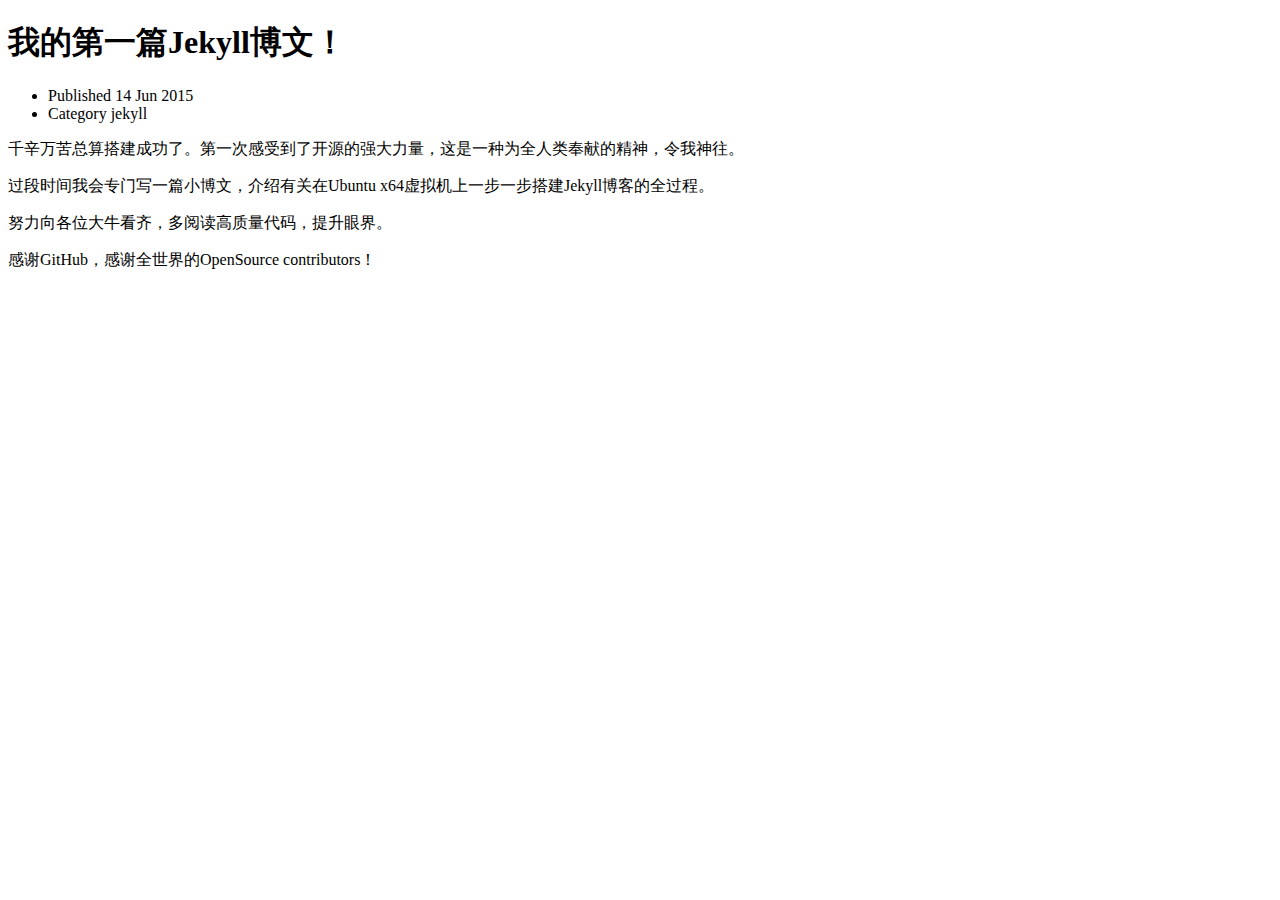
==== jekyll/2015/06/14/first-blog.html @ bab352b6 "new blog with first post." ====
<!DOCTYPE html>
<html>
<head>
  <meta charset="utf-8">
  <meta http-equiv="X-UA-Compatible" content="IE=edge,chrome=1">
  <title>Luckystar's tiny galaxy</title>
  <meta name="viewport" content="width=device-width">

  <!-- syntax highlighting CSS -->
  <link rel="stylesheet" href="/blog/css/syntax.css">

  <!-- CSS -->
  <link rel="stylesheet" href="/blog/css/reset.css">
  <link rel="stylesheet" href="/blog/css/main.css">
  <link href="http://netdna.bootstrapcdn.com/font-awesome/4.0.3/css/font-awesome.css" rel="stylesheet">

  <!-- Fonts -->
  <link href='http://fonts.googleapis.com/css?family=Bitter:400,700,400italic|Open+Sans:400italic,600italic,400,600' rel='stylesheet' type='text/css'>
</head>
<body>
  <header style="background-image: url(/blog/images/Galaxy.png);">
  <div class="container post-container">
    <a href="/blog/" class="home_button"></a>
    <div class="inner-container">
      <h1>我的第一篇Jekyll博文！</h1>
      <ul class="meta">
        <li>
          <span>
            Published
          </span>
          14 Jun 2015
        </li>
        <li>
          <span>
            Category
          </span>
          jekyll
        </li>
      </ul>      
    </div>
    <ul class="pagination">
      
      
    </ul>
  </div>
</header>

<article>
  <div class="container">
    <p>千辛万苦总算搭建成功了。第一次感受到了开源的强大力量，这是一种为全人类奉献的精神，令我神往。</p>

<p>过段时间我会专门写一篇小博文，介绍有关在Ubuntu x64虚拟机上一步一步搭建Jekyll博客的全过程。</p>

<p>努力向各位大牛看齐，多阅读高质量代码，提升眼界。</p>

<p>感谢GitHub，感谢全世界的OpenSource contributors！</p>

  </div>
</article>

</body>
</html>
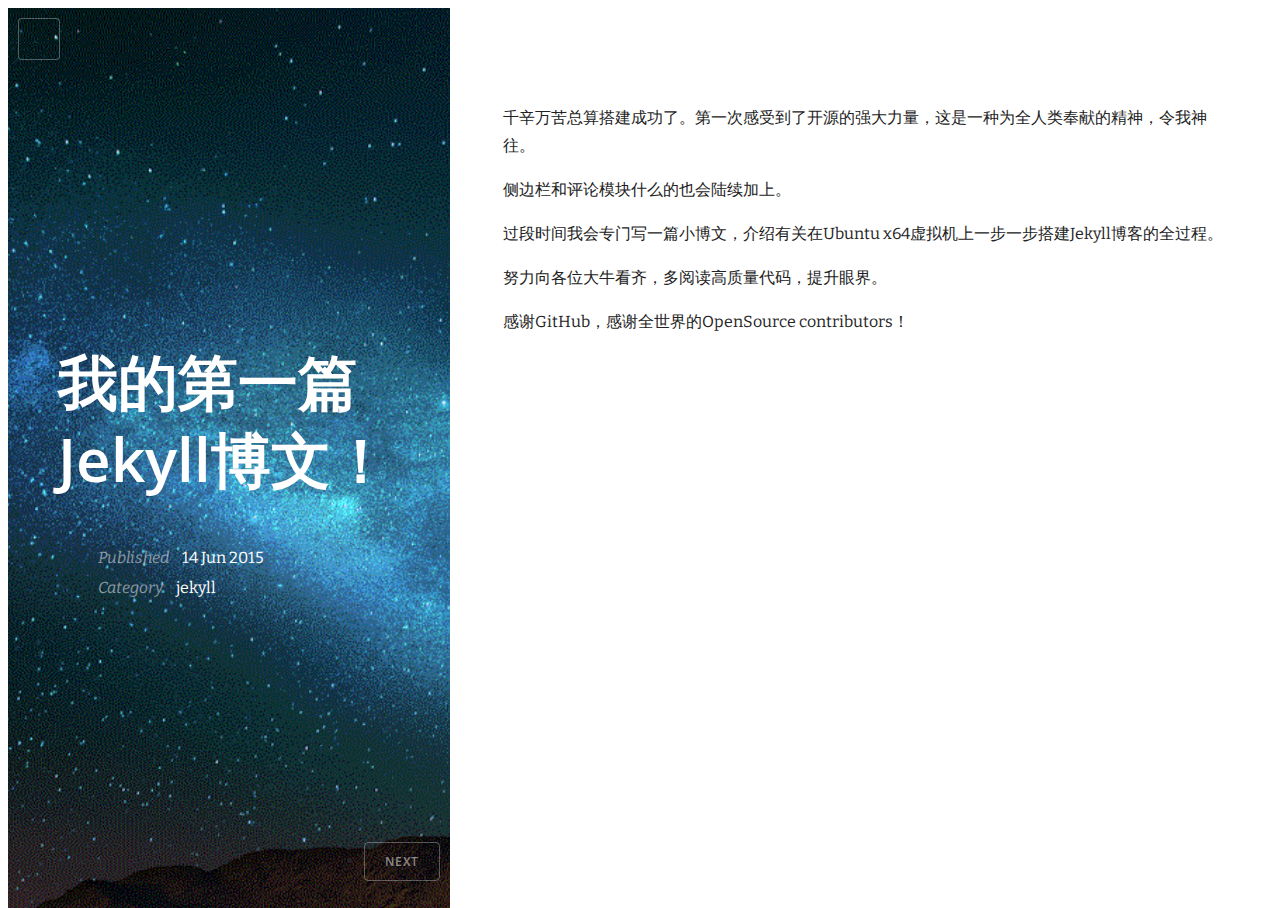
==== commit f474ef38: "add site-icon." ====
--- a/jekyll/2015/06/14/first-blog.html
+++ b/jekyll/2015/06/14/first-blog.html
@@ -7,20 +7,24 @@
   <meta name="viewport" content="width=device-width">
 
   <!-- syntax highlighting CSS -->
-  <link rel="stylesheet" href="/blog/css/syntax.css">
+  <link rel="stylesheet" href="/css/syntax.css">
 
   <!-- CSS -->
-  <link rel="stylesheet" href="/blog/css/reset.css">
-  <link rel="stylesheet" href="/blog/css/main.css">
+  <link rel="stylesheet" href="/css/reset.css">
+  <link rel="stylesheet" href="/css/main.css">
   <link href="http://netdna.bootstrapcdn.com/font-awesome/4.0.3/css/font-awesome.css" rel="stylesheet">
 
   <!-- Fonts -->
-  <link href='http://fonts.googleapis.com/css?family=Bitter:400,700,400italic|Open+Sans:400italic,600italic,400,600' rel='stylesheet' type='text/css'>
+  <link href='http://fonts.useso.com/css?family=Bitter:400,700,400italic|Open+Sans:400italic,600italic,400,600' rel='stylesheet' type='text/css'>
+
+  <!-- icons -->
+  <link rel="Shortcut Icon" href="/images/star.ico">
+  <link rel="Bookmark" href="/images/star.ico">
 </head>
 <body>
-  <header style="background-image: url(/blog/images/Galaxy.png);">
+  <header style="background-image: url(/images/Galaxy.png);">
   <div class="container post-container">
-    <a href="/blog/" class="home_button"></a>
+    <a href="/" class="home_button"></a>
     <div class="inner-container">
       <h1>我的第一篇Jekyll博文！</h1>
       <ul class="meta">
@@ -41,6 +45,12 @@
     <ul class="pagination">
       
       
+      <li class="next">
+        <a href="/jekyll/2015/06/15/install-jekyll.html">
+          Next
+        </a>
+      </li>
+      
     </ul>
   </div>
 </header>
@@ -48,6 +58,8 @@
 <article>
   <div class="container">
     <p>千辛万苦总算搭建成功了。第一次感受到了开源的强大力量，这是一种为全人类奉献的精神，令我神往。</p>
+
+<p>侧边栏和评论模块什么的也会陆续加上。</p>
 
 <p>过段时间我会专门写一篇小博文，介绍有关在Ubuntu x64虚拟机上一步一步搭建Jekyll博客的全过程。</p>
 
--- a/css/main.css
+++ b/css/main.css
@@ -0,0 +1,352 @@
+*,
+*:before,
+*:after {
+  -webkit-box-sizing: border-box;
+  -moz-box-sizing: border-box;
+  box-sizing: border-box;
+}
+
+html,
+body {
+  height: 100%;
+}
+
+body {
+  overflow-x: hidden;
+  font-family: 'Bitter', serif;
+  font-size: 16px;
+  line-height: 28px;
+  color: #222;
+  font-weight: 400;
+  white-space: nowrap;
+}
+
+/* Type */
+
+h1,
+h2 {
+  font-family: 'Open Sans', sans-serif;
+}
+
+h1 {
+  line-height: 1.3;
+  font-weight: 600;
+  font-size: 60px;
+  color: #fff;
+}
+
+h2 {
+  font-weight: 600;
+  font-size: 24px;
+  margin-bottom: 18px;
+  margin-top: 36px;
+}
+
+h3 {
+  font-weight: 600;
+  font-size: 20px;
+  margin-bottom: 18px;
+  margin-top: 36px;
+}
+
+blockquote {
+  border-left: 5px solid #ddd;
+  margin: 40px 1em;
+  padding-left: 12px;
+  font-style: italic;
+  color: #666;
+}
+
+@media (max-width: 960px) {
+  h1 {
+    font-size: 30px;
+  }
+  header .container ul.meta {
+    margin-bottom: 0;
+  }
+}
+
+/* Header & Article */
+
+header,
+article {
+  display: inline-block;
+  vertical-align: top;
+  height: 100%;
+  overflow: scroll;
+  white-space: normal;
+}
+
+.container {
+  padding: 100px 50px;
+  width: 100%;
+}
+
+@media (max-width: 960px) {
+  article {
+    display: block;
+  }
+  .container {
+    padding: 25px;
+  }
+}
+
+/* Header */
+
+header {
+  position: relative;
+  width: 35%;
+  background-repeat: no-repeat;
+  background-position: center;
+  -webkit-background-size: cover;
+  -moz-background-size: cover;
+  -o-background-size: cover;
+  background-size: cover;
+  overflow: hidden;
+}
+
+@media (max-width: 960px) {
+  header {
+    width: 100%;
+  }
+  header {
+    height: auto;
+  }
+}
+
+header:after {
+  content: "";
+  position: absolute;
+  top: 0;
+  right: 0;
+  bottom: 0;
+  left: 0;
+  background-color: rgba(0, 0, 0, 0.5);
+  z-index: -1;
+}
+
+header .container {
+  padding: 0 50px;
+  z-index: 1;
+}
+
+
+@media screen and (min-width: 961px){
+  #home-header .container {
+    position: absolute;
+    top: 50%;
+    left: 50%;
+    -webkit-transform: translate(-50%, -50%);
+    -ms-transform: translate(-50%, -50%);
+    transform: translate(-50%, -50%);
+  }
+
+  header .container {
+    position: absolute;
+    top: 0;
+  }
+  header .container.post-container {
+    padding: 0;
+    position: relative;
+    height: 100%;
+  }
+
+  header .post-container .inner-container {
+    position: absolute;
+    top: 50%;
+    transform: translateY(-50%);
+    -webkit-transform: translateY(-50%);
+    -ms-transform: translateY(-50%);
+    padding: 0 50px;
+  }
+}
+
+@media screen and (max-width: 960px){
+  #home-header .container {
+    padding: 100px 50px;
+  }
+
+  header .container {
+    padding: 80px 0 10px;
+  }
+  header .container .inner-container {
+    padding: 0 50px;
+  }
+}
+
+header .home_button {
+  position: absolute;
+  top: 10px;
+  left: 10px;
+  display: block;
+  width: 21px;
+  height: 18px;
+  border-radius: 4px;
+  border: 1px solid rgba(255, 255, 255, 0.3);
+  line-height: 40px;
+  font-size: 14px;
+  color: rgba(255, 255, 255, 0.5);
+  text-decoration: none;
+  text-align: center;
+  background-image: url(../images/icon_home.png);
+  background-position: center;
+  background-repeat: no-repeat;
+  padding: 20px;
+  transition: background 300ms linear;
+  -webkit-transition: background 300ms linear;
+}
+
+header .home_button:hover {
+  background: #fff;
+  background-image: url(../images/icon_home_hover.png);
+  background-position: center;
+  background-repeat: no-repeat;
+  color: #ce2323;
+  transition: background 300ms linear;
+  -webkit-transition: background 300ms linear;
+}
+
+header ul.meta {
+  margin-top: 45px;
+  margin-bottom: 10px;
+}
+
+@media screen and (max-width: 767px){
+  header ul.meta {
+    margin-top: 10px;
+  }
+}
+
+#home-header ul.meta {
+  margin-top: 15px;
+}
+
+header ul.meta li {
+  display: inline-block;
+  margin-right: 25px;
+  line-height: 30px;
+  color: #fff;
+}
+
+header ul.meta li span {
+  margin-right: 10px;
+  font-style: italic;
+  color: rgba(255, 255, 255, .5);
+}
+
+/* Pagination */
+
+@media screen and (min-width: 961px){
+  .pagination {
+    position: absolute;
+    right: 10px;
+    bottom: 10px;
+    left: 10px;
+  }  
+}
+
+@media screen and (max-width: 960px){
+  .pagination {
+    margin-top: 40px;
+    padding: 0 10px;
+  }  
+}
+
+.pagination:after {
+  content: "";
+  display: block;
+  height: 0;
+  width: 0;
+  clear: both;
+}
+
+.previous {
+  float: left;
+}
+
+.next {
+  float: right;
+}
+
+.pagination a {
+  padding: 10px 20px;
+  border-radius: 4px;
+  border: 1px solid rgba(255, 255, 255, 0.3);
+  line-height: 40px;
+  font-family: 'Open Sans', sans-serif;
+  font-size: 12px;
+  font-weight: 600;
+  color: rgba(255, 255, 255, 0.5);
+  text-transform: uppercase;
+  text-decoration: none;
+  letter-spacing: 1px;
+}
+
+.pagination a:hover {
+  background: #fff;
+  color: #ce2323;
+}
+
+/* Article */
+
+article {
+  width: 65%;
+  overflow-x: hidden;
+}
+
+
+article .container {
+  padding-top: 80px;
+}
+
+@media (max-width: 960px) {
+  article {
+    width: 100%;
+    overflow: visible;
+  }
+  article .container {
+    padding: 25px !important;
+  }
+}
+
+article p {
+  margin-bottom: 1em;
+}
+
+article li {
+  margin-left: 3em;
+  margin-bottom: 9px;
+  list-style-type: disc;
+}
+
+@media (max-width: 960px) {
+  article li {
+    margin-left: 0;
+  }
+}
+
+article a {
+  color: #CE2323;
+  text-decoration: none;
+}
+
+article a:hover {
+  text-decoration: underline;
+}
+
+/* Posts List */
+
+ul.posts li {
+  list-style-type: none;
+  border-bottom: 1px solid #eeeeee;
+}
+
+ul.posts .meta {
+  display: block;
+  margin-bottom: 16px;
+  color: #8d8d8d;
+}
+
+ul.posts p {
+  margin-bottom: 36px;
+}
